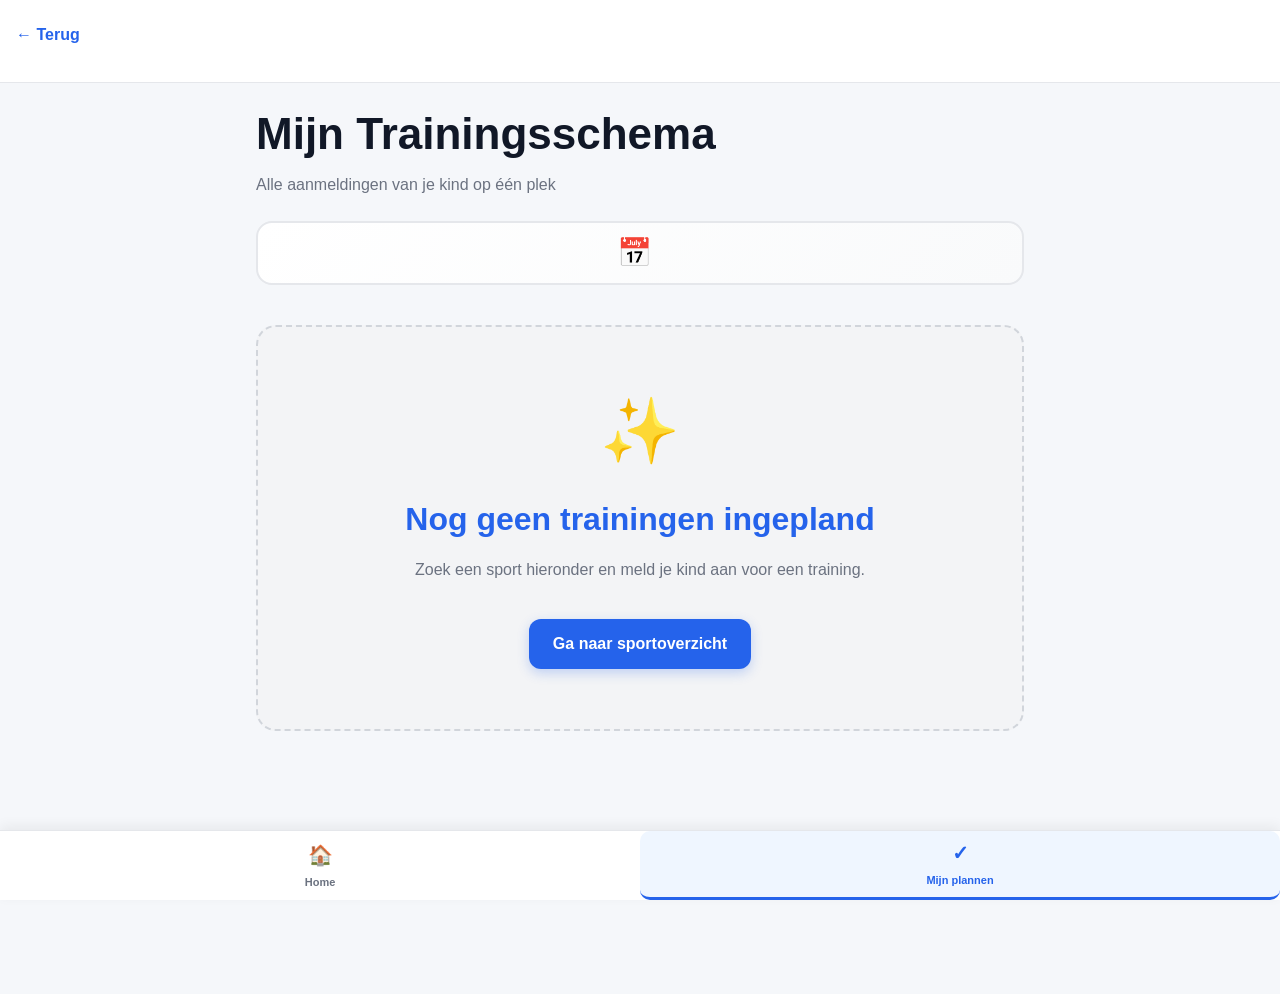
==== myplans.html @ a425918f "Update color design" ====
<!DOCTYPE html>
<html lang="nl">
<head>
  <meta charset="UTF-8" />
  <meta name="viewport" content="width=device-width, initial-scale=1" />
  <title>Mijn Plannen – Sportactiviteiten</title>
  <link rel="stylesheet" href="style.css" />
  <script defer src="myplans.js"></script>
</head>
<body>
  <header class="site-header">
    <a class="backlink" href="index.html" aria-label="Terug naar overzicht">← Terug</a>
  </header>

  <main class="plans-main">
    <div class="myplans-head">
      <h1>Mijn Trainingsschema</h1>
      <p class="myplans-subtitle">Alle aanmeldingen van je kind op één plek</p>
    </div>

    <!-- Summary block with total count -->
    <div id="summaryBlock" class="summary-block" hidden>
      <div class="summary-content">
        <span class="summary-icon">📅</span>
        <span id="summaryText" class="summary-text"></span>
      </div>
    </div>

    <!-- Plans container -->
    <div id="plansContainer"></div>

    <!-- Toast notification -->
    <div id="toast" class="toast" role="status" aria-live="polite" hidden></div>
  </main>

  <footer class="site-footer">
    <p>© 2025 FitPlanner</p>
  </footer>
  
  <!-- Bottom navigation to feel like a native app -->
  <nav class="bottom-nav" aria-label="Navigatie">
    <a href="index.html" class="bn-item">
      <span class="bn-icon">🏠</span>
      <span class="bn-label">Home</span>
    </a>
    <a href="myplans.html" class="bn-item active" aria-current="page">
      <span class="bn-icon">✓</span>
      <span class="bn-label">Mijn plannen</span>
    </a>
  </nav>
</body>
</html>
---- style.css ----
:root{
  /* Light, professional palette with strong contrast */
  --bg1:#f5f7fa; --bg2:#eef1f7; --primary:#2563eb; --accent:#f59e0b; --secondary:#7c3aed;
  --text:#111827; --text-dark:#111827; --muted:#6b7280;
  --card:#ffffff; --ring:#2563eb; --ok:#059669;
  --boys:#2563eb; --girls:#db2777; --mixed:#0891b2;
  --shadow: 0 2px 8px rgba(0,0,0,.08);
  --glow: 0 0 0 rgba(37,99,235,.1);
  
  /* Sport brand colors - distinct and vibrant */
  --sport-voetbal: #10b981;
  --sport-basketbal: #f97316;
  --sport-gymnastiek: #7c3aed;
  --sport-zwemmen: #0891b2;
  --sport-tennis: #eab308;
  --sport-volleybal: #2563eb;
  --sport-hockey: #ec4899;
  --sport-judo: #ea580c;
  --sport-atletiek: #f97316;
  --sport-dans: #d946ef;
}
*{ box-sizing:border-box }
html,body{
  margin:0; padding:0; min-height:100%; color:var(--text);
  font-family: 'Segoe UI', Roboto, 'Helvetica Neue', Arial, sans-serif;
  font-size:16px; line-height:1.4;
  background: var(--bg1);
  min-height:100vh;
}
.site-header{ padding:24px 16px; border-bottom: 1px solid #e5e7eb; background: #ffffff; }
.site-header h1{ margin:0 0 8px; font-size:clamp(28px,6vw,40px); font-weight:800; color:var(--primary); }
.site-header .sub{ margin:6px 0 10px; color:var(--muted); max-width:640px; font-size:14px; }
.site-footer{ margin-top:24px; padding:18px 16px 80px; color:var(--muted); text-align:center; font-size:12px; }

/* GRID met diepte */
.sport-grid{
  display:grid; grid-template-columns: 1fr; /* mobile-first single column */
  gap:14px; padding:12px 16px 28px; max-width:780px; margin:0 auto;
  perspective: 900px;
}

.sport-card{
  appearance:none; -webkit-appearance:none;
  border:2px solid #e5e7eb; background:#ffffff; border-radius:16px;
  padding:16px; display:flex; align-items:center; gap:12px;
  cursor:pointer; box-shadow: var(--shadow);
  transform-style: preserve-3d;
  transition: all .22s cubic-bezier(0.34, 1.56, 0.64, 1);
  min-height:68px; position:relative; overflow:hidden;
}
.sport-card::before{
  content:''; position:absolute; inset:0; background: radial-gradient(circle at center, rgba(37,99,235,.04), transparent 70%);
  opacity:0; transition: opacity .3s ease;
}
.sport-card:hover{
  box-shadow: 0 12px 24px rgba(37,99,235,.12);
  transform: translateY(-4px);
  border-color: var(--primary);
}
.sport-card:hover::before{ opacity:1; }
.sport-card:active{ transform: translateY(-2px) scale(0.98); }
.sport-card:focus{ outline:none }
.sport-card:focus-visible{
  border-color:var(--ring);
  box-shadow: 0 0 0 6px color-mix(in srgb, var(--ring) 55%, transparent);
}
.sport-card:hover{ box-shadow: 0 14px 28px rgba(15,23,42,.12) }
.sport-card.clicked{ transform: translateZ(0) scale(.97) }

.sport-visual{ font-size:32px; line-height:1; transform: translateZ(18px); width:56px; height:56px; display:flex; align-items:center; justify-content:center; border-radius:12px; background:#f3f4f6; box-shadow:0 4px 12px rgba(0,0,0,.06); border:2px solid #e5e7eb; }
.sport-card h2{ margin:0; font-size:18px; font-weight:700; transform: translateZ(12px); }

/* Sport-specific accent colors - clean and distinct */
.sport-card[data-sport="voetbal"] .sport-visual{ background:#dcfce7; border-color:var(--sport-voetbal); color:var(--sport-voetbal); }
.sport-card[data-sport="basketbal"] .sport-visual{ background:#fed7aa; border-color:var(--sport-basketbal); color:var(--sport-basketbal); }
.sport-card[data-sport="gymnastiek"] .sport-visual{ background:#e9d5ff; border-color:var(--sport-gymnastiek); color:var(--sport-gymnastiek); }
.sport-card[data-sport="zwemmen"] .sport-visual{ background:#cffafe; border-color:var(--sport-zwemmen); color:var(--sport-zwemmen); }
.sport-card[data-sport="tennis"] .sport-visual{ background:#fef08a; border-color:var(--sport-tennis); color:var(--sport-tennis); }
.sport-card[data-sport="volleybal"] .sport-visual{ background:#bfdbfe; border-color:var(--sport-volleybal); color:var(--sport-volleybal); }
.sport-card[data-sport="hockey"] .sport-visual{ background:#fbcfe8; border-color:var(--sport-hockey); color:var(--sport-hockey); }
.sport-card[data-sport="judo"] .sport-visual{ background:#fed7aa; border-color:var(--sport-judo); color:var(--sport-judo); }
.sport-card[data-sport="atletiek"] .sport-visual{ background:#fed7aa; border-color:var(--sport-atletiek); color:var(--sport-atletiek); }
.sport-card[data-sport="dans"] .sport-visual{ background:#f3e8ff; border-color:var(--sport-dans); color:var(--sport-dans); }

/* All plans helper link */
.all-link{ margin:16px 0; text-align:center }

/* Remove button in All Plans */
.remove-btn{ appearance:none; -webkit-appearance:none; background:transparent; border:1px solid rgba(15,23,42,0.06); padding:8px 10px; border-radius:10px; color:var(--primary); cursor:pointer; font-weight:700 }
.remove-btn:hover{ background:rgba(11,118,201,0.04) }

/* Bottom navigation - clean and app-like */
.bottom-nav{
  position:fixed; left:0; right:0; bottom:0; height:70px; 
  display:flex; gap:0; align-items:center; justify-content:space-around; 
  padding:0; background:#ffffff;
  border-top:1px solid #e5e7eb; 
  box-shadow:0 -4px 12px rgba(0,0,0,.06); 
  z-index:90;
}
.bn-item{
  text-decoration:none; color:var(--muted); padding:8px 12px; 
  border-radius:10px; font-weight:700; display:flex; flex-direction:column;
  align-items:center; gap:6px; font-size:12px; transition: all .22s ease;
  flex:1; text-align:center;
}
.bn-item:hover{
  color:var(--primary);
  background: #f3f4f6;
}
.bn-item.active{
  color:var(--primary); 
  background: #eff6ff;
  box-shadow: none;
  border-bottom:3px solid var(--primary);
}
.bn-icon{ font-size:20px; }
.bn-label{ font-size:11px; }

/* touch press state */
.sport-card:active, .join-btn:active, .primary:active, .remove-btn:active{ transform: translateY(1px) scale(0.997); }

/* Planner (ongewijzigd behalve tags) */
.schedule{ padding:8px 16px 32px; max-width:780px; margin:0 auto }
.empty{ background:var(--card); border:1px solid rgba(15,23,42,0.06); border-radius:14px; padding:16px; box-shadow:var(--shadow) }
.backlink{ display:inline-block; text-decoration:none; color:var(--primary); margin-bottom:8px }
.day-section{ margin:18px 0 10px }
.day-section h3{ margin:8px 0 10px; font-size:18px; color:#0f172a }
.slot-list{ display:grid; grid-template-columns: 1fr; gap:12px }
.slot{
  background:var(--card); border:1px solid rgba(15,23,42,0.06); border-radius:12px; padding:12px;
  display:flex; justify-content:space-between; align-items:center; gap:12px;
  box-shadow:var(--shadow); transition: transform .15s ease, box-shadow .15s ease;
}
.slot:hover{ transform: translateY(-1px) }
.slot-meta{ display:flex; flex-direction:column; gap:6px }
.slot-time{ font-weight:700; letter-spacing:.2px }
.slot-tags{ display:flex; flex-wrap:wrap; gap:6px }
.tag{ font-size:12px; padding:6px 10px; border-radius:999px; background:#f8fafc; color:#374151; border:1px solid rgba(15,23,42,0.04) }
.tag-boys{ background: color-mix(in srgb, var(--boys) 12%, white); border-color: color-mix(in srgb, var(--boys) 32%, #e2e8f0); color:#0b377a }
.tag-girls{ background: color-mix(in srgb, var(--girls) 12%, white); border-color: color-mix(in srgb, var(--girls) 32%, #e2e8f0); color:#7a0b3a }
.tag-mixed{ background: color-mix(in srgb, var(--mixed) 12%, white); border-color: color-mix(in srgb, var(--mixed) 32%, #e2e8f0); color:#064b5c }
.slot-actions{ display:flex; align-items:center; gap:10px }
.join-btn{
  appearance:none; -webkit-appearance:none; border:1px solid rgba(15,23,42,0.06);
  background: linear-gradient(#ffffff,#fbfeff); padding:10px 14px; border-radius:12px;
  cursor:pointer; font-weight:700; transition: transform .12s, box-shadow .12s, border-color .12s;
  box-shadow: 0 8px 18px rgba(15,23,42,.06); min-width:110px; height:44px; display:inline-flex; align-items:center; justify-content:center;
}
.join-btn:hover{ transform: translateY(-1px); border-color: var(--primary); box-shadow: 0 10px 18px rgba(15,23,42,.12) }
.join-btn:disabled{ cursor:default; border-color:#d1fae5; background: linear-gradient(#ffffff,#f0fff9); color:#047857 }
.count{ font-size:14px; color:#111827; background:#f3f6ff; border:1px solid rgba(15,23,42,0.04); padding:6px 10px; border-radius:10px }
.slot.flash{ outline:2px solid color-mix(in srgb, var(--ok) 45%, transparent); outline-offset:2px; animation:flash .4s ease }
@keyframes flash{ from{ box-shadow:0 0 0 0 rgba(16,185,129,.45) } to{ box-shadow:0 0 0 12px rgba(16,185,129,0) } }
@media (max-width:520px){ .slot{ flex-direction:column; align-items:stretch } .slot-actions{ justify-content:space-between } }

/* reduce motion – zet 3D terug naar normale hover voor toegankelijkheid */
@media (prefers-reduced-motion: reduce){
  .sport-card, .sport-card *{ transform:none !important }
}

/* Hero + CTA */
.hero{ margin-top:12px; background: linear-gradient(180deg,#ffffff,#fffcfb); padding:12px; border-radius:12px; border:1px solid rgba(15,23,42,0.04); box-shadow:0 8px 20px rgba(15,23,42,0.04) }
.hero-lead{ margin:0 0 10px; color:var(--muted) }
.hero-cta{ display:flex; gap:10px; align-items:center }
/* Primary button - clean and confident */
.primary, .btn-primary{
  background: var(--primary); 
  color:white; padding:12px 16px; border-radius:12px; border:none; 
  font-weight:700; box-shadow: 0 4px 12px rgba(37,99,235,.25); 
  cursor:pointer; transition: all .22s ease;
  display:inline-block; text-decoration:none;
}
.primary:hover, .btn-primary:hover{
  box-shadow: 0 8px 20px rgba(37,99,235,.35);
  transform: translateY(-2px);
}
.primary:active, .btn-primary:active{
  transform: translateY(0) scale(0.98);
}
.ghost{ color:var(--primary); text-decoration:none; padding:8px }
.benefits{ margin:10px 0 0; padding-left:18px; color:var(--muted); font-size:14px }

/* Toast - clean and clear */
.toast{
  position:fixed; left:50%; transform:translateX(-50%); bottom:90px; 
  background:#ffffff; 
  border:1px solid #e5e7eb; padding:14px 20px; border-radius:12px; 
  box-shadow: 0 12px 32px rgba(0,0,0,.12);
  z-index:70; min-width:240px; max-width:90vw; text-align:center; 
  font-weight:700; color:var(--text); opacity:0; pointer-events:none; 
  transition:opacity .22s ease, transform .22s cubic-bezier(0.34,1.56,0.64,1);
}
.toast.show{ opacity:1; pointer-events:auto; transform:translateX(-50%) translateY(-12px); }

@media (min-width:600px){ .sport-grid{ grid-template-columns: repeat(2,1fr) } }

/* === MYPLANS PAGE STYLES === */
.myplans-head{ 
  padding:0 0 24px 0;
  text-align:left;
}
.myplans-head h1{ 
  font-size: clamp(32px, 7vw, 44px); 
  margin:0 0 8px 0;
  color:var(--text);
  font-weight:800;
}
.myplans-subtitle{ 
  color:var(--muted); 
  font-size:16px; 
  margin:0;
  line-height:1.5;
}

.plans-main{ 
  padding:20px 16px 100px; 
  max-width:800px; 
  margin:0 auto;
}

/* Summary block - clear overview */
.summary-block{
  background:linear-gradient(135deg, #ffffff 0%, #f9fafb 100%);
  border:2px solid #e5e7eb;
  border-radius:16px;
  padding:16px 20px;
  margin-bottom:28px;
  display:flex;
  align-items:center;
  justify-content:center;
}
.summary-content{
  display:flex;
  align-items:center;
  gap:12px;
  text-align:center;
}
.summary-icon{
  font-size:28px;
  line-height:1;
}
.summary-text{
  font-size:18px;
  font-weight:700;
  color:var(--text);
}

/* Empty state with strong visual presence */
.empty-hero{
  text-align:center; 
  padding:60px 24px;
  background: #f3f4f6;
  border:2px dashed #d1d5db;
  border-radius:20px;
  animation: float 3s ease-in-out infinite;
  margin-top:40px;
}
.empty-icon{ 
  font-size:64px; 
  margin-bottom:20px; 
  animation: pulse 2s ease-in-out infinite; 
  display:block;
}
.empty-hero h2{ 
  font-size:clamp(24px, 5vw, 32px); 
  margin:8px 0 16px 0; 
  color:var(--primary);
  font-weight:800;
}
.empty-hero p{ 
  color:var(--muted); 
  margin:12px 0 28px 0; 
  font-size:16px;
  line-height:1.6;
}
.empty-hero .btn-primary{ 
  margin-top:8px;
  font-size:16px;
  padding:14px 24px;
}

@keyframes float{ 0%, 100%{ transform: translateY(0) } 50%{ transform: translateY(-8px) } }
@keyframes pulse{ 0%, 100%{ opacity:1 } 50%{ opacity:.7 } }

/* Day sections */
.day-section{ 
  margin:32px 0 0 0;
}
.day-section:first-of-type{
  margin-top:0;
}
.day-title{ 
  font-size:18px; 
  font-weight:800; 
  margin:0 0 16px 0;
  color:var(--primary);
  text-transform:uppercase; 
  letter-spacing:1.5px;
  padding-bottom:12px;
  border-bottom:3px solid var(--primary);
}

/* Plans list and cards */
.plans-list{ 
  display:grid; 
  grid-template-columns:1fr; 
  gap:14px;
}

.plan-card{
  background:#ffffff;
  border:2px solid #e5e7eb; 
  border-radius:16px; 
  padding:18px;
  display:flex; 
  justify-content:space-between; 
  align-items:flex-start; 
  gap:16px;
  box-shadow: var(--shadow);
  transition: all .22s ease;
  position:relative; 
  overflow:hidden;
}
.plan-card:hover{
  box-shadow: 0 8px 20px rgba(37,99,235,.12);
  border-color: var(--primary);
  transform: translateY(-2px);
}
.plan-card.removing{ 
  opacity:0; 
  transform: translateY(20px); 
  transition: all .3s ease; 
}

.plan-card-content{
  flex:1;
  display:flex;
  flex-direction:column;
  gap:12px;
}

/* Top row: Sport icon + name (bold, prominent) */
.plan-card-top{
  display:flex;
  align-items:center;
  gap:12px;
  margin-bottom:4px;
}
.plan-sport-badge{
  width:56px; 
  height:56px; 
  display:flex; 
  align-items:center; 
  justify-content:center;
  border-radius:14px; 
  border:2px solid;
  flex-shrink:0;
  transition: all .22s ease;
}
.plan-card:hover .plan-sport-badge{
  transform: scale(1.08);
}
.plan-emoji{ 
  font-size:28px; 
  line-height:1;
}
.plan-sport-name{
  font-weight:800;
  font-size:18px;
  color:var(--text);
  line-height:1.2;
}

/* Second row: Time (largest text, most prominent info) */
.plan-time-row{
  display:flex;
  align-items:center;
  gap:10px;
  padding:8px 0;
}
.plan-time-label{
  font-size:16px;
}
.plan-time-value{
  font-weight:800;
  font-size:20px;
  color:var(--primary);
  line-height:1;
}

/* Third row: Gender tag and participant count (secondary info) */
.plan-details-row{
  display:flex;
  flex-wrap:wrap;
  align-items:center;
  gap:8px;
  font-size:14px;
  color:var(--muted);
}
.plan-gender-tag{
  display:inline-block;
  font-size:13px;
  font-weight:600;
  color:var(--text);
  background:#f3f4f6;
  border:1px solid #d1d5db;
  padding:4px 10px;
  border-radius:6px;
  white-space:nowrap;
}
.plan-count{
  margin-left:auto;
  font-size:14px; 
  font-weight:700;
  background: #f3f4f6;
  border:1px solid #e5e7eb;
  color:var(--text);
  padding:6px 10px; 
  border-radius:8px;
  white-space:nowrap;
}

/* Right side: Large, obvious cancel button */
.plan-remove-btn{
  appearance:none; 
  -webkit-appearance:none;
  background: #fee2e2;
  border:2px solid #fecaca;
  padding:12px 16px; 
  border-radius:12px; 
  font-size:14px;
  color:#dc2626; 
  cursor:pointer; 
  font-weight:700;
  transition: all .22s ease;
  min-width:110px;
  height:48px;
  display:flex; 
  align-items:center; 
  justify-content:center;
  flex-shrink:0;
  white-space:nowrap;
  line-height:1;
}
.plan-remove-btn:hover{
  background: #fca5a5;
  border-color: #f87171;
  box-shadow: 0 4px 12px rgba(220, 38, 38, .2);
  transform: translateY(-1px);
}
.plan-remove-btn:active{
  transform: translateY(0);
}
.plan-remove-btn .btn-text{
  display:block;
}

/* Hero section */
.hero{ margin-top:14px; background:#ffffff; padding:16px; border-radius:14px; border:1px solid #e5e7eb; box-shadow:var(--shadow) }
.hero-lead{ margin:0 0 12px; color:var(--muted); font-size:14px; }
.hero-cta{ display:flex; gap:10px; align-items:center; flex-wrap:wrap; }
.ghost{ color:var(--primary); text-decoration:none; padding:8px 12px; border-radius:10px; font-weight:700; transition: all .22s ease; }
.ghost:hover{ background:#f3f4f6; }
.benefits{ margin:12px 0 0; padding-left:18px; color:var(--muted); font-size:13px; line-height:1.6; }
.benefits li{ margin-bottom:6px; }

/* Planner page head */
.planner-head{ padding-bottom:8px; }
.planner-head h1{ font-size:clamp(28px,6vw,36px); margin-bottom:8px; }
.planner-head .hint{ color:var(--muted); font-size:14px; }

/* Join button */
.join-btn{
  appearance:none; -webkit-appearance:none; 
  border:1px solid #e5e7eb;
  background:#ffffff; 
  padding:11px 14px; border-radius:12px;
  cursor:pointer; font-weight:700; 
  transition: all .22s cubic-bezier(0.34,1.56,0.64,1);
  box-shadow: var(--shadow); 
  min-width:110px; height:44px; display:inline-flex; align-items:center; justify-content:center;
  color:var(--primary);
}
.join-btn:hover{
  background:#ffffff;
  box-shadow: 0 8px 16px rgba(37,99,235,.15);
  transform: translateY(-2px);
  border-color:var(--primary);
}
.join-btn:active{
  transform: translateY(0) scale(0.98);
}
.join-btn:disabled{
  cursor:default; 
  background:#ecfdf5; 
  border-color: #bbf7d0;
  color:#059669;
  box-shadow: 0 2px 8px rgba(5, 150, 105, .08);
}

.remove-btn{
  appearance:none; -webkit-appearance:none; background:transparent; 
  border:1px solid #fecaca; padding:8px 10px; border-radius:10px; 
  color:#dc2626; cursor:pointer; font-weight:700;
  transition: all .22s ease;
}
.remove-btn:hover{ background:#fee2e2; border-color:#f87171; }

/* Schedule and slots */
.schedule{ padding:12px 16px 100px; max-width:800px; margin:0 auto; }
.empty{ background:#ffffff; border:1px solid #e5e7eb; border-radius:14px; padding:20px; box-shadow:var(--shadow) }
.backlink{ display:inline-block; text-decoration:none; color:var(--primary); margin-bottom:12px; font-weight:700; transition: all .22s ease; }
.backlink:hover{ transform: translateX(-2px); }
.day-section{ margin:20px 0 12px; }
.day-section h3{ margin:8px 0 12px; font-size:20px; color:var(--primary); font-weight:800; }
.slot-list{ display:grid; grid-template-columns:1fr; gap:12px; }
.slot{ background:#ffffff; border:1px solid #e5e7eb; border-radius:14px; padding:14px; display:flex; justify-content:space-between; align-items:center; gap:12px; box-shadow:var(--shadow); transition:all .22s ease; }
.slot:hover{ transform:translateY(-2px); box-shadow:0 8px 16px rgba(37,99,235,.12); }
.slot-meta{ display:flex; flex-direction:column; gap:6px; }
.slot-time{ font-weight:800; letter-spacing:.3px; color:var(--primary); }
.slot-tags{ display:flex; flex-wrap:wrap; gap:6px; }
.tag{ font-size:12px; padding:6px 10px; border-radius:999px; background:#f3f4f6; color:var(--muted); border:1px solid #e5e7eb; }
.tag-boys{ background:#dbeafe; border-color:#93c5fd; color:#1e40af; }
.tag-girls{ background:#fce7f3; border-color:#fbcfe8; color:#831843; }
.tag-mixed{ background:#cffafe; border-color:#a5f3fc; color:#164e63; }
.slot-actions{ display:flex; align-items:center; gap:10px; }
.count{ font-size:14px; color:var(--text); background:#f3f4f6; border:1px solid #e5e7eb; padding:6px 10px; border-radius:10px; font-weight:700; }
.slot.flash{ animation:flash .5s ease; box-shadow:0 0 0 0 rgba(5, 150, 105, .45); }
@keyframes flash{ 0%{ box-shadow:0 0 0 0 rgba(5, 150, 105, .45); } 100%{ box-shadow:0 0 0 12px rgba(5, 150, 105, 0); } }

.all-link{ margin:20px 0; text-align:center; }

/* Accessibility */
@media (prefers-reduced-motion:reduce){
  .sport-card, .sport-card *, .plan-card, .plan-card *, .bottom-nav .bn-item,
  .primary, .btn-primary, .join-btn, .plan-remove-btn{
    transform:none !important; animation:none !important;
  }
}

@media (max-width:520px){
  .slot{ flex-direction:column; align-items:stretch; }
  .slot-actions{ justify-content:space-between; }
  
  .plan-card{ 
    flex-direction:column;
    align-items:stretch;
    gap:14px;
  }
  .plan-card-content{
    width:100%;
  }
  .plan-details-row{
    justify-content:space-between;
    align-items:center;
  }
  .plan-count{
    margin-left:0;
  }
  .plan-remove-btn{
    width:100%;
    min-width:auto;
  }
}
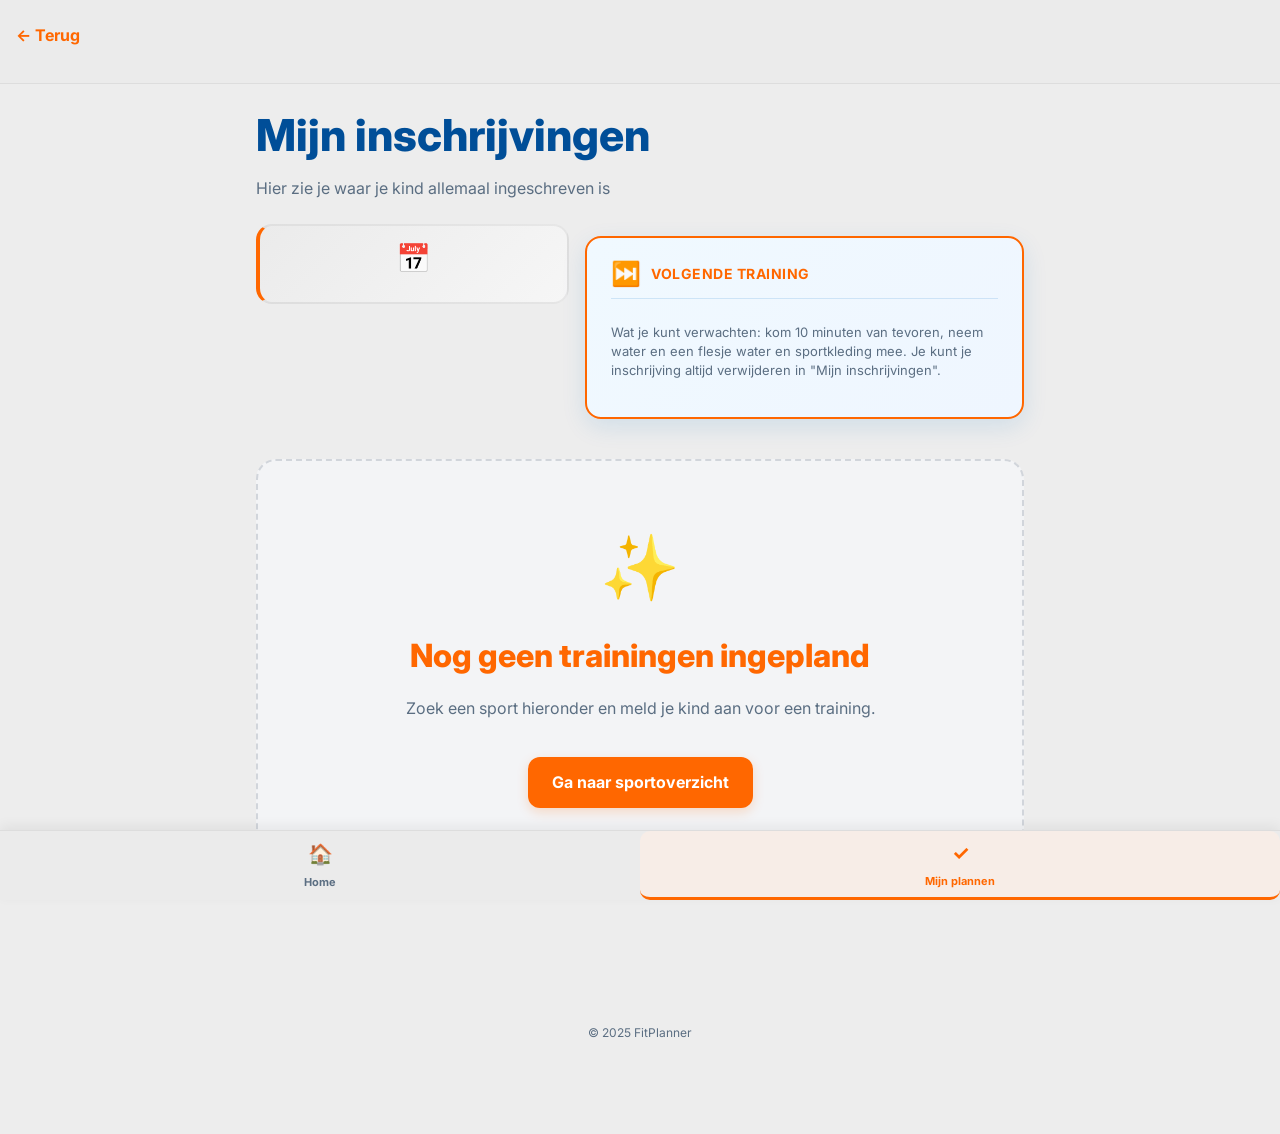
==== commit f3beea49: "chore: finalize mobile version" ====
--- a/myplans.html
+++ b/myplans.html
@@ -3,7 +3,7 @@
 <head>
   <meta charset="UTF-8" />
   <meta name="viewport" content="width=device-width, initial-scale=1" />
-  <title>Mijn Plannen – Sportactiviteiten</title>
+  <title>Mijn inschrijvingen – FitPlanner</title>
   <link rel="stylesheet" href="style.css" />
   <script defer src="myplans.js"></script>
 </head>
@@ -14,15 +14,52 @@
 
   <main class="plans-main">
     <div class="myplans-head">
-      <h1>Mijn Trainingsschema</h1>
-      <p class="myplans-subtitle">Alle aanmeldingen van je kind op één plek</p>
+      <h1>Mijn inschrijvingen</h1>
+      <p class="myplans-subtitle">Hier zie je waar je kind allemaal ingeschreven is</p>
     </div>
 
-    <!-- Summary block with total count -->
-    <div id="summaryBlock" class="summary-block" hidden>
-      <div class="summary-content">
+    <!-- Filter controls - tap-based, no typing -->
+    <div id="filterSection" class="filter-section">
+      <!-- Sport filter chips -->
+      <div class="filter-group">
+        <label class="filter-label">Sport</label>
+        <div id="sportChipsContainer" class="chips-container" role="group" aria-label="Filter op sport">
+          <!-- Chips will be generated by JS -->
+        </div>
+      </div>
+
+      <!-- Date filter chips -->
+      <div class="filter-group">
+        <label class="filter-label">Datum</label>
+        <div id="dateChipsContainer" class="chips-container" role="group" aria-label="Filter op datum">
+          <!-- Chips will be generated by JS -->
+        </div>
+      </div>
+
+      <!-- Active filters display -->
+      <div id="activeFilters" class="active-filters" hidden>
+        <span class="active-label">Gefilterd op:</span>
+        <span id="activeFiltersList" class="filters-list"></span>
+      </div>
+
+      <!-- Reset button -->
+      <button id="resetFiltersBtn" class="filter-reset-btn" hidden>Filters wissen</button>
+    </div>
+
+    <!-- Dashboard block: summary + next training -->
+    <div id="dashboardBlock" class="dashboard-block">
+      <div class="dashboard-summary">
         <span class="summary-icon">📅</span>
         <span id="summaryText" class="summary-text"></span>
+      </div>
+      
+      <div id="nextTrainingCard" class="next-training-card">
+        <div class="next-training-header">
+          <span class="next-icon">⏭️</span>
+          <span class="next-label">Volgende training</span>
+        </div>
+        <div id="nextTrainingContent" class="next-training-content"></div>
+        <p class="next-training-helper">Wat je kunt verwachten: kom 10 minuten van tevoren, neem water en een flesje water en sportkleding mee. Je kunt je inschrijving altijd verwijderen in "Mijn inschrijvingen".</p>
       </div>
     </div>
 
--- a/style.css
+++ b/style.css
@@ -1,34 +1,45 @@
+@import url('https://fonts.googleapis.com/css2?family=Inter:wght@300;400;600;700;800&display=swap');
 :root{
-  /* Light, professional palette with strong contrast */
-  --bg1:#f5f7fa; --bg2:#eef1f7; --primary:#2563eb; --accent:#f59e0b; --secondary:#7c3aed;
-  --text:#111827; --text-dark:#111827; --muted:#6b7280;
-  --card:#ffffff; --ring:#2563eb; --ok:#059669;
-  --boys:#2563eb; --girls:#db2777; --mixed:#0891b2;
-  --shadow: 0 2px 8px rgba(0,0,0,.08);
-  --glow: 0 0 0 rgba(37,99,235,.1);
-  
-  /* Sport brand colors - distinct and vibrant */
-  --sport-voetbal: #10b981;
-  --sport-basketbal: #f97316;
-  --sport-gymnastiek: #7c3aed;
-  --sport-zwemmen: #0891b2;
-  --sport-tennis: #eab308;
-  --sport-volleybal: #2563eb;
-  --sport-hockey: #ec4899;
-  --sport-judo: #ea580c;
-  --sport-atletiek: #f97316;
-  --sport-dans: #d946ef;
+  /* FitPlanner visual system (limited palette) */
+  --primary: #FF6700; /* CTA */
+  --text: #004E98; /* Dark base for headings & main text */
+  --text-dark: #003a6e;
+  --secondary: #3A6EA5; /* links, icons */
+  --muted: #5b6e82; /* subdued copy */
+  --card: #EBEBEB; /* surface / cards */
+  --bg1: #EDEDED; /* page background (lighter than #C0C0C0) */
+  --bg2: #F6F6F6;
+  --ring: var(--primary);
+  --ok: var(--primary);
+  --shadow: 0 2px 8px rgba(0,0,0,.06);
+  --glow: 0 0 0 rgba(255,103,0,.08);
+
+  /* Sport color slots simplified to fit the single palette (keep semantics but reduce noise) */
+  --sport-voetbal: var(--secondary);
+  --sport-basketbal: var(--secondary);
+  --sport-gymnastiek: var(--secondary);
+  --sport-zwemmen: var(--secondary);
+  --sport-tennis: var(--secondary);
+  --sport-volleybal: var(--secondary);
+  --sport-hockey: var(--secondary);
+  --sport-judo: var(--secondary);
+  --sport-atletiek: var(--secondary);
+  --sport-dans: var(--secondary);
+  /* Tag helpers mapped to the limited palette */
+  --boys: var(--secondary);
+  --girls: var(--secondary);
+  --mixed: var(--secondary);
 }
 *{ box-sizing:border-box }
 html,body{
   margin:0; padding:0; min-height:100%; color:var(--text);
-  font-family: 'Segoe UI', Roboto, 'Helvetica Neue', Arial, sans-serif;
-  font-size:16px; line-height:1.4;
+  font-family: 'Inter', system-ui, -apple-system, 'Segoe UI', Roboto, 'Helvetica Neue', Arial, sans-serif;
+  font-size:16px; line-height:1.45;
   background: var(--bg1);
   min-height:100vh;
 }
-.site-header{ padding:24px 16px; border-bottom: 1px solid #e5e7eb; background: #ffffff; }
-.site-header h1{ margin:0 0 8px; font-size:clamp(28px,6vw,40px); font-weight:800; color:var(--primary); }
+.site-header{ padding:24px 16px; border-bottom: 1px solid rgba(0,0,0,0.06); background: var(--card); position: relative; z-index: 10; }
+.site-header h1{ margin:0 0 8px; font-size:clamp(28px,6vw,40px); font-weight:800; color:var(--text); }
 .site-header .sub{ margin:6px 0 10px; color:var(--muted); max-width:640px; font-size:14px; }
 .site-footer{ margin-top:24px; padding:18px 16px 80px; color:var(--muted); text-align:center; font-size:12px; }
 
@@ -41,19 +52,21 @@
 
 .sport-card{
   appearance:none; -webkit-appearance:none;
-  border:2px solid #e5e7eb; background:#ffffff; border-radius:16px;
+  border:2px solid rgba(0,0,0,0.06); background:var(--card); border-radius:16px;
   padding:16px; display:flex; align-items:center; gap:12px;
   cursor:pointer; box-shadow: var(--shadow);
   transform-style: preserve-3d;
   transition: all .22s cubic-bezier(0.34, 1.56, 0.64, 1);
-  min-height:68px; position:relative; overflow:hidden;
-}
+  min-height:68px; position:relative; overflow:hidden; pointer-events: auto; z-index: 1;
+}
+.sport-grid{ position:relative; }
+.sport-card{ pointer-events:auto !important; touch-action:manipulation; -webkit-tap-highlight-color: rgba(0,0,0,0.06); }
 .sport-card::before{
-  content:''; position:absolute; inset:0; background: radial-gradient(circle at center, rgba(37,99,235,.04), transparent 70%);
-  opacity:0; transition: opacity .3s ease;
+  content:''; position:absolute; inset:0; background: radial-gradient(circle at center, rgba(58,110,165,.04), transparent 70%);
+  opacity:0; transition: opacity .3s ease; pointer-events: none; z-index: -1;
 }
 .sport-card:hover{
-  box-shadow: 0 12px 24px rgba(37,99,235,.12);
+  box-shadow: 0 12px 24px rgba(0,78,152,.10);
   transform: translateY(-4px);
   border-color: var(--primary);
 }
@@ -64,37 +77,70 @@
   border-color:var(--ring);
   box-shadow: 0 0 0 6px color-mix(in srgb, var(--ring) 55%, transparent);
 }
+.sport-card.selected{
+  border-color: var(--primary);
+  box-shadow: 0 14px 28px rgba(0,78,152,.10);
+  transform: translateY(-4px) scale(1.02);
+}
+.sport-card[aria-pressed="true"]{ border-color:var(--primary); }
 .sport-card:hover{ box-shadow: 0 14px 28px rgba(15,23,42,.12) }
 .sport-card.clicked{ transform: translateZ(0) scale(.97) }
 
-.sport-visual{ font-size:32px; line-height:1; transform: translateZ(18px); width:56px; height:56px; display:flex; align-items:center; justify-content:center; border-radius:12px; background:#f3f4f6; box-shadow:0 4px 12px rgba(0,0,0,.06); border:2px solid #e5e7eb; }
-.sport-card h2{ margin:0; font-size:18px; font-weight:700; transform: translateZ(12px); }
+.sport-visual{ font-size:32px; line-height:1; transform: translateZ(18px); width:56px; height:56px; display:flex; align-items:center; justify-content:center; border-radius:12px; background:var(--bg2); box-shadow:0 4px 12px rgba(0,0,0,.06); border:2px solid rgba(0,0,0,0.06); color:var(--secondary); }
+.sport-card h2{ margin:0; font-size:18px; font-weight:800; transform: translateZ(12px); color:var(--text); }
 
 /* Sport-specific accent colors - clean and distinct */
-.sport-card[data-sport="voetbal"] .sport-visual{ background:#dcfce7; border-color:var(--sport-voetbal); color:var(--sport-voetbal); }
-.sport-card[data-sport="basketbal"] .sport-visual{ background:#fed7aa; border-color:var(--sport-basketbal); color:var(--sport-basketbal); }
-.sport-card[data-sport="gymnastiek"] .sport-visual{ background:#e9d5ff; border-color:var(--sport-gymnastiek); color:var(--sport-gymnastiek); }
-.sport-card[data-sport="zwemmen"] .sport-visual{ background:#cffafe; border-color:var(--sport-zwemmen); color:var(--sport-zwemmen); }
-.sport-card[data-sport="tennis"] .sport-visual{ background:#fef08a; border-color:var(--sport-tennis); color:var(--sport-tennis); }
-.sport-card[data-sport="volleybal"] .sport-visual{ background:#bfdbfe; border-color:var(--sport-volleybal); color:var(--sport-volleybal); }
-.sport-card[data-sport="hockey"] .sport-visual{ background:#fbcfe8; border-color:var(--sport-hockey); color:var(--sport-hockey); }
-.sport-card[data-sport="judo"] .sport-visual{ background:#fed7aa; border-color:var(--sport-judo); color:var(--sport-judo); }
-.sport-card[data-sport="atletiek"] .sport-visual{ background:#fed7aa; border-color:var(--sport-atletiek); color:var(--sport-atletiek); }
-.sport-card[data-sport="dans"] .sport-visual{ background:#f3e8ff; border-color:var(--sport-dans); color:var(--sport-dans); }
+.sport-card[data-sport="voetbal"] .sport-visual{ background: color-mix(in srgb, var(--sport-voetbal) 10%, white); border-color:var(--sport-voetbal); color:var(--sport-voetbal); }
+.sport-card[data-sport="basketbal"] .sport-visual{ background: color-mix(in srgb, var(--sport-basketbal) 10%, white); border-color:var(--sport-basketbal); color:var(--sport-basketbal); }
+.sport-card[data-sport="gymnastiek"] .sport-visual{ background: color-mix(in srgb, var(--sport-gymnastiek) 10%, white); border-color:var(--sport-gymnastiek); color:var(--sport-gymnastiek); }
+.sport-card[data-sport="zwemmen"] .sport-visual{ background: color-mix(in srgb, var(--sport-zwemmen) 10%, white); border-color:var(--sport-zwemmen); color:var(--sport-zwemmen); }
+.sport-card[data-sport="tennis"] .sport-visual{ background: color-mix(in srgb, var(--sport-tennis) 10%, white); border-color:var(--sport-tennis); color:var(--sport-tennis); }
+.sport-card[data-sport="volleybal"] .sport-visual{ background: color-mix(in srgb, var(--sport-volleybal) 10%, white); border-color:var(--sport-volleybal); color:var(--sport-volleybal); }
+.sport-card[data-sport="hockey"] .sport-visual{ background: color-mix(in srgb, var(--sport-hockey) 10%, white); border-color:var(--sport-hockey); color:var(--sport-hockey); }
+.sport-card[data-sport="judo"] .sport-visual{ background: color-mix(in srgb, var(--sport-judo) 10%, white); border-color:var(--sport-judo); color:var(--sport-judo); }
+.sport-card[data-sport="atletiek"] .sport-visual{ background: color-mix(in srgb, var(--sport-atletiek) 10%, white); border-color:var(--sport-atletiek); color:var(--sport-atletiek); }
+.sport-card[data-sport="dans"] .sport-visual{ background: color-mix(in srgb, var(--sport-dans) 10%, white); border-color:var(--sport-dans); color:var(--sport-dans); }
 
 /* All plans helper link */
 .all-link{ margin:16px 0; text-align:center }
 
 /* Remove button in All Plans */
 .remove-btn{ appearance:none; -webkit-appearance:none; background:transparent; border:1px solid rgba(15,23,42,0.06); padding:8px 10px; border-radius:10px; color:var(--primary); cursor:pointer; font-weight:700 }
-.remove-btn:hover{ background:rgba(11,118,201,0.04) }
+.remove-btn:hover{ background: color-mix(in srgb, var(--secondary) 6%, var(--bg2)); }
+
+/* Sticky action bar - always visible above bottom navigation */
+.sticky-action-bar{
+  position:fixed; left:0; right:0; bottom:70px; height:auto; 
+  background:var(--card); border-top:1px solid rgba(0,0,0,0.06); z-index:85;
+  padding:10px 16px; box-shadow: 0 -2px 8px rgba(0,0,0,.04);
+}
+.action-content{
+  max-width:800px; margin:0 auto; display:flex; gap:12px; align-items:center; justify-content:space-between;
+}
+.action-info{
+  flex:1; color:var(--muted); font-size:14px;
+}
+.action-info strong{ color:var(--text); font-weight:700; }
+.action-buttons{
+  display:flex; gap:8px; align-items:center;
+}
+.action-buttons .primary{
+  padding:10px 16px; font-size:14px;
+}
+.action-buttons .ghost{
+  padding:8px 10px; font-size:13px;
+}
+
+/* Add bottom padding to body to accommodate sticky bar and bottom nav */
+body{ padding-bottom:0; }
+main{ padding-bottom:70px; }
 
 /* Bottom navigation - clean and app-like */
 .bottom-nav{
   position:fixed; left:0; right:0; bottom:0; height:70px; 
   display:flex; gap:0; align-items:center; justify-content:space-around; 
-  padding:0; background:#ffffff;
-  border-top:1px solid #e5e7eb; 
+  padding:0; background:var(--card);
+  border-top:1px solid rgba(0,0,0,0.06);
   box-shadow:0 -4px 12px rgba(0,0,0,.06); 
   z-index:90;
 }
@@ -106,11 +152,11 @@
 }
 .bn-item:hover{
   color:var(--primary);
-  background: #f3f4f6;
+  background: var(--bg2);
 }
 .bn-item.active{
   color:var(--primary); 
-  background: #eff6ff;
+  background: color-mix(in srgb, var(--primary) 6%, var(--bg2));
   box-shadow: none;
   border-bottom:3px solid var(--primary);
 }
@@ -128,27 +174,35 @@
 .day-section h3{ margin:8px 0 10px; font-size:18px; color:#0f172a }
 .slot-list{ display:grid; grid-template-columns: 1fr; gap:12px }
 .slot{
-  background:var(--card); border:1px solid rgba(15,23,42,0.06); border-radius:12px; padding:12px;
+  background:var(--card); border:1px solid rgba(15,23,42,0.06); border-left: 3px solid var(--primary); border-radius:12px; padding:12px;
   display:flex; justify-content:space-between; align-items:center; gap:12px;
   box-shadow:var(--shadow); transition: transform .15s ease, box-shadow .15s ease;
 }
 .slot:hover{ transform: translateY(-1px) }
 .slot-meta{ display:flex; flex-direction:column; gap:6px }
+.next-training-card{ border-left:6px solid var(--primary); padding:16px 14px; margin-top:12px; background: linear-gradient(180deg, rgba(255,255,255,0.02), transparent); box-shadow: 0 12px 28px rgba(0,78,152,0.08); border-radius:12px; }
+.next-training-card .next-sport-row{ display:flex; align-items:center; gap:12px; margin-bottom:8px }
+.next-training-card .next-sport-emoji{ font-size:36px; line-height:1 }
+.next-training-card .next-sport-name{ font-size:20px; font-weight:800; color:var(--text-dark) }
+.next-training-card .next-detail-label{ color:var(--muted); margin-right:8px }
+.next-training-card .next-detail-value{ font-size:15px; color:var(--text) }
+.next-training-helper{ margin-top:10px; color:var(--muted); font-size:13px }
 .slot-time{ font-weight:700; letter-spacing:.2px }
 .slot-tags{ display:flex; flex-wrap:wrap; gap:6px }
-.tag{ font-size:12px; padding:6px 10px; border-radius:999px; background:#f8fafc; color:#374151; border:1px solid rgba(15,23,42,0.04) }
+.tag{ font-size:12px; padding:6px 10px; border-radius:999px; background:var(--bg2); color:var(--muted); border:1px solid rgba(0,0,0,0.04) }
 .tag-boys{ background: color-mix(in srgb, var(--boys) 12%, white); border-color: color-mix(in srgb, var(--boys) 32%, #e2e8f0); color:#0b377a }
 .tag-girls{ background: color-mix(in srgb, var(--girls) 12%, white); border-color: color-mix(in srgb, var(--girls) 32%, #e2e8f0); color:#7a0b3a }
 .tag-mixed{ background: color-mix(in srgb, var(--mixed) 12%, white); border-color: color-mix(in srgb, var(--mixed) 32%, #e2e8f0); color:#064b5c }
 .slot-actions{ display:flex; align-items:center; gap:10px }
 .join-btn{
-  appearance:none; -webkit-appearance:none; border:1px solid rgba(15,23,42,0.06);
-  background: linear-gradient(#ffffff,#fbfeff); padding:10px 14px; border-radius:12px;
+  appearance:none; -webkit-appearance:none; border:1px solid rgba(0,0,0,0.06);
+  background: linear-gradient(var(--card), var(--bg2)); padding:10px 14px; border-radius:12px;
   cursor:pointer; font-weight:700; transition: transform .12s, box-shadow .12s, border-color .12s;
-  box-shadow: 0 8px 18px rgba(15,23,42,.06); min-width:110px; height:44px; display:inline-flex; align-items:center; justify-content:center;
-}
-.join-btn:hover{ transform: translateY(-1px); border-color: var(--primary); box-shadow: 0 10px 18px rgba(15,23,42,.12) }
-.join-btn:disabled{ cursor:default; border-color:#d1fae5; background: linear-gradient(#ffffff,#f0fff9); color:#047857 }
+  box-shadow: 0 8px 18px rgba(0,0,0,.06); min-width:110px; height:44px; display:inline-flex; align-items:center; justify-content:center;
+}
+.join-btn:hover{ transform: translateY(-1px); border-color: var(--primary); box-shadow: 0 10px 18px rgba(0,0,0,.12) }
+.join-btn:focus-visible{ outline: 2px solid var(--primary); outline-offset: 2px; }
+.join-btn:disabled{ cursor:default; border-color:#d1fae5; background: linear-gradient(var(--bg2), var(--card)); color:#047857 }
 .count{ font-size:14px; color:#111827; background:#f3f6ff; border:1px solid rgba(15,23,42,0.04); padding:6px 10px; border-radius:10px }
 .slot.flash{ outline:2px solid color-mix(in srgb, var(--ok) 45%, transparent); outline-offset:2px; animation:flash .4s ease }
 @keyframes flash{ from{ box-shadow:0 0 0 0 rgba(16,185,129,.45) } to{ box-shadow:0 0 0 12px rgba(16,185,129,0) } }
@@ -159,34 +213,66 @@
   .sport-card, .sport-card *{ transform:none !important }
 }
 
-/* Hero + CTA */
-.hero{ margin-top:12px; background: linear-gradient(180deg,#ffffff,#fffcfb); padding:12px; border-radius:12px; border:1px solid rgba(15,23,42,0.04); box-shadow:0 8px 20px rgba(15,23,42,0.04) }
+/* Planner small helpers and emphasis */
+.filters-hint{ margin-top:6px; font-size:13px; color:var(--muted) }
+.slot-time{ font-weight:800; letter-spacing:.2px; font-size:18px; color:var(--text-dark) }
+.slot-help{ font-size:12px; color:var(--muted); margin-top:8px }
+.planner-actions{ display:flex; gap:8px; margin-top:10px }
+.planner-actions .small{ padding:6px 8px; font-size:13px; border-radius:10px }
+.ghost.small{ background:transparent; border:1px solid rgba(0,0,0,0.06); color:var(--secondary); }
+.join-btn.primary{ background: var(--primary); color: #fff; border-color: transparent; box-shadow: 0 8px 18px rgba(255,103,0,0.18) }
+
+/* Debug mode: Press D to toggle and highlight potential overlay elements */
+body.debug-click [style*="position: fixed"],
+body.debug-click [style*="position: absolute"] {
+  outline: 3px solid red !important;
+}
+
+.hero{ margin-top:12px; background: linear-gradient(180deg,var(--card),var(--bg2)); padding:12px; border-radius:12px; border:1px solid rgba(0,0,0,0.06); border-left: 4px solid var(--primary); box-shadow:0 8px 20px rgba(0,0,0,0.04) }
 .hero-lead{ margin:0 0 10px; color:var(--muted) }
 .hero-cta{ display:flex; gap:10px; align-items:center }
 /* Primary button - clean and confident */
 .primary, .btn-primary{
   background: var(--primary); 
   color:white; padding:12px 16px; border-radius:12px; border:none; 
-  font-weight:700; box-shadow: 0 4px 12px rgba(37,99,235,.25); 
+  font-weight:700; box-shadow: 0 4px 12px rgba(255,103,0,.20); 
   cursor:pointer; transition: all .22s ease;
-  display:inline-block; text-decoration:none;
+  display:inline-block !important; text-decoration:none; pointer-events: auto !important; z-index: 20 !important;
+  visibility: visible !important; opacity: 1 !important;
 }
 .primary:hover, .btn-primary:hover{
-  box-shadow: 0 8px 20px rgba(37,99,235,.35);
+  box-shadow: 0 8px 20px rgba(255,103,0,.28);
   transform: translateY(-2px);
+}
+.primary:focus-visible, .btn-primary:focus-visible{
+  outline: 2px solid var(--primary);
+  outline-offset: 2px;
 }
 .primary:active, .btn-primary:active{
   transform: translateY(0) scale(0.98);
 }
-.ghost{ color:var(--primary); text-decoration:none; padding:8px }
+.primary:disabled, .btn-primary:disabled{
+  background: #d1d5db;
+  box-shadow: none;
+  cursor: not-allowed;
+  transform: none;
+  color: #9ca3af;
+}
+.primary:disabled:hover, .btn-primary:disabled:hover{
+  transform: none;
+  box-shadow: 0 4px 12px rgba(255,103,0,.20);
+}
+.ghost{ color:var(--secondary); text-decoration:none; padding:8px; pointer-events: auto !important; z-index: 20 !important; }
+.reset-btn{ padding:10px 12px; border-radius:10px; font-weight:700; border:2px solid rgba(15,23,42,0.06); background:transparent; cursor:pointer; pointer-events: auto !important; z-index: 20 !important; }
+.reset-btn:hover{ background: rgba(15,23,42,0.02); }
 .benefits{ margin:10px 0 0; padding-left:18px; color:var(--muted); font-size:14px }
 
 /* Toast - clean and clear */
 .toast{
   position:fixed; left:50%; transform:translateX(-50%); bottom:90px; 
-  background:#ffffff; 
-  border:1px solid #e5e7eb; padding:14px 20px; border-radius:12px; 
-  box-shadow: 0 12px 32px rgba(0,0,0,.12);
+  background:var(--card); 
+  border:1px solid rgba(0,0,0,0.06); padding:14px 20px; border-radius:12px; 
+  box-shadow: 0 12px 32px rgba(0,0,0,.08);
   z-index:70; min-width:240px; max-width:90vw; text-align:center; 
   font-weight:700; color:var(--text); opacity:0; pointer-events:none; 
   transition:opacity .22s ease, transform .22s cubic-bezier(0.34,1.56,0.64,1);
@@ -219,10 +305,222 @@
   margin:0 auto;
 }
 
+/* Sport selector - switch sports without going back */
+.sport-selector{
+  background:var(--bg2); border:2px solid var(--secondary);
+  border-radius:12px; padding:14px 16px;
+  margin-bottom:20px; display:flex; gap:12px; align-items:center;
+}
+.sport-selector-label{
+  font-weight:700; color:var(--text); min-width:fit-content;
+}
+.sport-dropdown{
+  flex:1; padding:8px 12px; border:1px solid var(--secondary);
+  border-radius:8px; background:var(--card); color:var(--text);
+  font-size:14px; font-weight:600; cursor:pointer;
+}
+.sport-dropdown:focus{ outline:none; border-color:var(--primary); box-shadow: 0 0 0 3px color-mix(in srgb, var(--primary) 20%, transparent); }
+
+/* Filter section - clean and accessible */
+.filter-section{
+  background:var(--bg2);
+  border:2px solid rgba(0,0,0,0.06);
+  border-radius:14px;
+  padding:20px 16px;
+  margin-bottom:28px;
+}
+
+.filter-group{
+  margin-bottom:16px;
+}
+
+.filter-group:last-child{
+  margin-bottom:0;
+}
+
+.filter-label{
+  display:block;
+  font-size:14px;
+  font-weight:700;
+  color:var(--text);
+  margin-bottom:8px;
+  letter-spacing:0.3px;
+}
+
+/* Improved planner filters */
+.filters-header{
+  display:flex; justify-content:space-between; align-items:center;
+  margin-bottom:16px; padding-bottom:12px; border-bottom:2px solid #e5e7eb;
+}
+
+.filters-title{
+  margin:0; font-size:16px; font-weight:700; color:var(--text);
+}
+
+.result-count{
+  font-size:13px; font-weight:600; color:var(--primary);
+  background:#eff6ff; padding:6px 12px; border-radius:20px;
+}
+
+.filters-grid{
+  display:grid; grid-template-columns:1fr 1fr 1fr; gap:12px;
+}
+
+@media(max-width:640px){
+  .filters-grid{ grid-template-columns:1fr 1fr; }
+}
+
+/* Chips container for tap-based filters */
+.chips-container{
+  display:flex; flex-wrap:wrap; gap:8px;
+}
+
+.filter-chip{
+  appearance:none; -webkit-appearance:none; border:none; cursor:pointer;
+  padding:10px 16px; border-radius:20px; font-weight:600;
+  background:#f3f4f6; color:var(--text); font-size:14px;
+  border:2px solid transparent; transition:all .22s ease;
+  touch-action:manipulation; -webkit-tap-highlight-color:rgba(0,0,0,.06);
+  display:inline-block; white-space:nowrap;
+}
+
+.filter-chip:hover{
+  background:#e5e7eb; border-color:#d1d5db;
+}
+
+.filter-chip:focus{
+  outline:none;
+}
+
+.filter-chip:focus-visible{
+  border-color:var(--primary); box-shadow:0 0 0 3px rgba(255,103,0,.16);
+}
+
+.filter-chip.active{
+  background:var(--primary); color:white; border-color:var(--primary);
+  box-shadow:0 4px 12px rgba(255,103,0,.20);
+}
+
+.filter-chip.active:hover{
+  background:#1d4ed8; border-color:#1d4ed8;
+}
+
+/* Active filters display */
+.active-filters{
+  background:#f0f9ff; border:1px solid #bfdbfe;
+  border-radius:10px; padding:10px 14px; margin-top:12px;
+  font-size:13px; color:var(--text);
+}
+
+.active-label{
+  font-weight:700; margin-right:6px;
+}
+
+.filters-list{
+  color:var(--primary); font-weight:600;
+}
+
+.filters-list strong{
+  color:var(--text);
+}
+
+.search-input{
+  width:100%;
+  padding:14px 16px;
+  font-size:16px;
+  border:2px solid #e5e7eb;
+  border-radius:10px;
+  transition:all .22s ease;
+  font-family:inherit;
+}
+
+.search-input:focus{
+  outline:none;
+  border-color:var(--primary);
+  box-shadow: 0 0 0 3px rgba(255,103,0,.08);
+}
+
+.search-input::placeholder{
+  color:#9ca3af;
+}
+
+/* Filter select controls */
+.filter-row{
+  display:grid;
+  grid-template-columns:1fr 1fr;
+  gap:12px;
+}
+
+.filter-select{
+  width:100%;
+  padding:12px 14px;
+  font-size:15px;
+  border:2px solid rgba(0,0,0,0.06);
+  border-radius:10px;
+  background:var(--card);
+  transition:all .22s ease;
+  font-family:inherit;
+  cursor:pointer;
+  appearance:none;
+  background-image:url("data:image/svg+xml,%3Csvg xmlns='http://www.w3.org/2000/svg' width='12' height='8' viewBox='0 0 12 8'%3E%3Cpath fill='%231f2937' d='M1 1l5 5 5-5'/%3E%3C/svg%3E");
+  background-repeat:no-repeat;
+  background-position:right 12px center;
+  padding-right:36px;
+}
+
+.filter-select:focus{
+  outline:none;
+  border-color:var(--primary);
+  box-shadow: 0 0 0 3px rgba(255,103,0,.08);
+}
+
+.filter-reset-btn{
+  width:100%;
+  padding:12px 16px;
+  margin-top:16px;
+  font-size:14px;
+  font-weight:700;
+  color:var(--primary);
+  background:rgba(255,103,0,0.06);
+  border:2px solid rgba(255,103,0,0.16);
+  border-radius:10px;
+  cursor:pointer;
+  transition:all .22s ease;
+  letter-spacing:0.3px;
+}
+
+.filter-reset-btn:hover{
+  background:rgba(255,103,0,0.10);
+  border-color:var(--primary);
+}
+
+.filter-reset-btn:active{
+  transform:translateY(1px);
+}
+
+@media (min-width:520px){
+  .filter-section{
+    padding:24px;
+  }
+
+  .search-input{
+    font-size:15px;
+    padding:12px 14px;
+  }
+
+  .filter-row{
+    gap:14px;
+  }
+
+  .filter-select{
+    font-size:14px;
+  }
+}
+
 /* Summary block - clear overview */
 .summary-block{
-  background:linear-gradient(135deg, #ffffff 0%, #f9fafb 100%);
-  border:2px solid #e5e7eb;
+  background: linear-gradient(135deg, var(--card) 0%, var(--bg2) 100%);
+  border:2px solid rgba(0,0,0,0.06);
   border-radius:16px;
   padding:16px 20px;
   margin-bottom:28px;
@@ -244,6 +542,143 @@
   font-size:18px;
   font-weight:700;
   color:var(--text);
+}
+
+/* Dashboard block - summary + next training */
+.dashboard-block{
+  display:grid;
+  grid-template-columns: 1fr;
+  gap:16px;
+  margin-bottom:28px;
+}
+
+.dashboard-summary{
+  background: linear-gradient(135deg, var(--card) 0%, var(--bg2) 100%);
+  border:2px solid rgba(0,0,0,0.06);
+  border-left: 4px solid var(--primary);
+  border-radius:16px;
+  padding:16px 20px;
+  display:flex;
+  align-items:center;
+  justify-content:center;
+  gap:12px;
+  text-align:center;
+}
+
+.summary-icon{
+  font-size:28px;
+  line-height:1;
+}
+
+.summary-text{
+  font-size:16px;
+  font-weight:700;
+  color:var(--text);
+}
+
+/* Next training card - prominent highlight */
+.next-training-card{
+  background:linear-gradient(135deg, #f0f9ff 0%, #eff6ff 100%);
+  border:2px solid var(--primary);
+  border-radius:16px;
+  padding:20px;
+  box-shadow:0 8px 24px rgba(11,118,201,0.12);
+}
+
+.next-training-header{
+  display:flex;
+  align-items:center;
+  gap:10px;
+  margin-bottom:14px;
+  border-bottom:1px solid rgba(11,118,201,0.15);
+  padding-bottom:12px;
+}
+
+.next-icon{
+  font-size:24px;
+  line-height:1;
+}
+
+.next-label{
+  font-size:14px;
+  font-weight:700;
+  color:var(--primary);
+  text-transform:uppercase;
+  letter-spacing:0.5px;
+}
+
+.next-training-content{
+  display:flex;
+  flex-direction:column;
+  gap:12px;
+}
+
+.next-training-info{
+  display:grid;
+  grid-template-columns: 1fr;
+  gap:12px;
+}
+
+.next-sport-row{
+  display:flex;
+  align-items:center;
+  gap:10px;
+  margin-bottom:4px;
+}
+
+.next-sport-emoji{
+  font-size:32px;
+  line-height:1;
+}
+
+.next-sport-name{
+  font-size:20px;
+  font-weight:800;
+  color:var(--text);
+}
+
+.next-details{
+  display:grid;
+  grid-template-columns: 1fr;
+  gap:10px;
+  margin-top:8px;
+}
+
+.next-detail-row{
+  display:flex;
+  align-items:center;
+  gap:8px;
+  font-size:15px;
+  color:#374151;
+}
+
+.next-detail-label{
+  font-size:18px;
+  line-height:1;
+  min-width:24px;
+}
+
+.next-detail-value{
+  font-weight:600;
+  color:var(--text);
+}
+
+@media (min-width:640px){
+  .dashboard-block{
+    grid-template-columns: 1fr 1.4fr;
+    align-items:flex-start;
+  }
+  
+  .dashboard-summary{
+    flex-direction:column;
+    text-align:center;
+    justify-content:flex-start;
+    padding:18px 16px;
+  }
+  
+  .next-training-card{
+    padding:24px;
+  }
 }
 
 /* Empty state with strong visual presence */
@@ -309,8 +744,9 @@
 }
 
 .plan-card{
-  background:#ffffff;
-  border:2px solid #e5e7eb; 
+  background:var(--card);
+  border:2px solid rgba(0,0,0,0.06); 
+  border-left: 4px solid var(--primary);
   border-radius:16px; 
   padding:18px;
   display:flex; 
@@ -323,7 +759,7 @@
   overflow:hidden;
 }
 .plan-card:hover{
-  box-shadow: 0 8px 20px rgba(37,99,235,.12);
+  box-shadow: 0 8px 20px rgba(255,103,0,.10);
   border-color: var(--primary);
   transform: translateY(-2px);
 }
@@ -340,7 +776,35 @@
   gap:12px;
 }
 
-/* Top row: Sport icon + name (bold, prominent) */
+/* Top row: Sport icon + name + date badge */
+.plan-card-top{
+  display:flex;
+  align-items:center;
+  gap:12px;
+}
+
+.plan-sport-info{
+  display:flex;
+  flex-direction:column;
+  gap:4px;
+  flex:1;
+}
+
+.plan-sport-name{
+  font-size:16px;
+  font-weight:700;
+  color:var(--text);
+}
+
+.plan-date-badge{
+  font-size:12px;
+  font-weight:600;
+  color:#6b7280;
+  letter-spacing:0.3px;
+  text-transform:uppercase;
+}
+
+/* Plan card overall */
 .plan-card-top{
   display:flex;
   align-items:center;
@@ -444,9 +908,9 @@
   line-height:1;
 }
 .plan-remove-btn:hover{
-  background: #fca5a5;
-  border-color: #f87171;
-  box-shadow: 0 4px 12px rgba(220, 38, 38, .2);
+  background: color-mix(in srgb, var(--primary) 6%, var(--bg2));
+  border-color: color-mix(in srgb, var(--primary) 10%, rgba(0,0,0,0.06));
+  box-shadow: 0 4px 12px rgba(0,0,0,.08);
   transform: translateY(-1px);
 }
 .plan-remove-btn:active{
@@ -456,12 +920,11 @@
   display:block;
 }
 
-/* Hero section */
-.hero{ margin-top:14px; background:#ffffff; padding:16px; border-radius:14px; border:1px solid #e5e7eb; box-shadow:var(--shadow) }
+.hero{ margin-top:14px; background:var(--card); padding:16px; border-radius:14px; border:1px solid rgba(0,0,0,0.06); box-shadow:var(--shadow) }
 .hero-lead{ margin:0 0 12px; color:var(--muted); font-size:14px; }
 .hero-cta{ display:flex; gap:10px; align-items:center; flex-wrap:wrap; }
-.ghost{ color:var(--primary); text-decoration:none; padding:8px 12px; border-radius:10px; font-weight:700; transition: all .22s ease; }
-.ghost:hover{ background:#f3f4f6; }
+.ghost{ color:var(--secondary); text-decoration:none; padding:8px 12px; border-radius:10px; font-weight:700; transition: all .22s ease; }
+.ghost:hover{ background:var(--bg2); }
 .benefits{ margin:12px 0 0; padding-left:18px; color:var(--muted); font-size:13px; line-height:1.6; }
 .benefits li{ margin-bottom:6px; }
 
@@ -474,7 +937,7 @@
 .join-btn{
   appearance:none; -webkit-appearance:none; 
   border:1px solid #e5e7eb;
-  background:#ffffff; 
+  background:var(--card); 
   padding:11px 14px; border-radius:12px;
   cursor:pointer; font-weight:700; 
   transition: all .22s cubic-bezier(0.34,1.56,0.64,1);
@@ -483,8 +946,8 @@
   color:var(--primary);
 }
 .join-btn:hover{
-  background:#ffffff;
-  box-shadow: 0 8px 16px rgba(37,99,235,.15);
+  background:var(--bg2);
+  box-shadow: 0 8px 16px rgba(255,103,0,.12);
   transform: translateY(-2px);
   border-color:var(--primary);
 }
@@ -501,33 +964,33 @@
 
 .remove-btn{
   appearance:none; -webkit-appearance:none; background:transparent; 
-  border:1px solid #fecaca; padding:8px 10px; border-radius:10px; 
-  color:#dc2626; cursor:pointer; font-weight:700;
+  border:1px solid rgba(0,0,0,0.06); padding:8px 10px; border-radius:10px; 
+  color:var(--primary); cursor:pointer; font-weight:700;
   transition: all .22s ease;
 }
-.remove-btn:hover{ background:#fee2e2; border-color:#f87171; }
+.remove-btn:hover{ background: color-mix(in srgb, var(--primary) 6%, var(--bg2)); border-color: color-mix(in srgb, var(--primary) 10%, rgba(0,0,0,0.06)); }
 
 /* Schedule and slots */
 .schedule{ padding:12px 16px 100px; max-width:800px; margin:0 auto; }
-.empty{ background:#ffffff; border:1px solid #e5e7eb; border-radius:14px; padding:20px; box-shadow:var(--shadow) }
+.empty{ background:var(--card); border:1px solid rgba(0,0,0,0.06); border-radius:14px; padding:20px; box-shadow:var(--shadow) }
 .backlink{ display:inline-block; text-decoration:none; color:var(--primary); margin-bottom:12px; font-weight:700; transition: all .22s ease; }
 .backlink:hover{ transform: translateX(-2px); }
 .day-section{ margin:20px 0 12px; }
-.day-section h3{ margin:8px 0 12px; font-size:20px; color:var(--primary); font-weight:800; }
+.day-section h3{ margin:8px 0 12px; font-size:20px; color:var(--text); font-weight:800; }
 .slot-list{ display:grid; grid-template-columns:1fr; gap:12px; }
-.slot{ background:#ffffff; border:1px solid #e5e7eb; border-radius:14px; padding:14px; display:flex; justify-content:space-between; align-items:center; gap:12px; box-shadow:var(--shadow); transition:all .22s ease; }
-.slot:hover{ transform:translateY(-2px); box-shadow:0 8px 16px rgba(37,99,235,.12); }
+.slot{ background:var(--card); border:1px solid rgba(0,0,0,0.06); border-radius:14px; padding:14px; display:flex; justify-content:space-between; align-items:center; gap:12px; box-shadow:var(--shadow); transition:all .22s ease; }
+.slot:hover{ transform:translateY(-2px); box-shadow:0 8px 16px rgba(255,103,0,.10); }
 .slot-meta{ display:flex; flex-direction:column; gap:6px; }
-.slot-time{ font-weight:800; letter-spacing:.3px; color:var(--primary); }
+.slot-time{ font-weight:800; letter-spacing:.3px; color:var(--text-dark); }
 .slot-tags{ display:flex; flex-wrap:wrap; gap:6px; }
-.tag{ font-size:12px; padding:6px 10px; border-radius:999px; background:#f3f4f6; color:var(--muted); border:1px solid #e5e7eb; }
-.tag-boys{ background:#dbeafe; border-color:#93c5fd; color:#1e40af; }
-.tag-girls{ background:#fce7f3; border-color:#fbcfe8; color:#831843; }
-.tag-mixed{ background:#cffafe; border-color:#a5f3fc; color:#164e63; }
+.tag{ font-size:12px; padding:6px 10px; border-radius:999px; background:var(--bg2); color:var(--muted); border:1px solid rgba(0,0,0,0.04); }
+.tag-boys{ background:var(--bg2); border-color:rgba(0,0,0,0.04); color:var(--muted); }
+.tag-girls{ background:var(--bg2); border-color:rgba(0,0,0,0.04); color:var(--muted); }
+.tag-mixed{ background:var(--bg2); border-color:rgba(0,0,0,0.04); color:var(--muted); }
 .slot-actions{ display:flex; align-items:center; gap:10px; }
-.count{ font-size:14px; color:var(--text); background:#f3f4f6; border:1px solid #e5e7eb; padding:6px 10px; border-radius:10px; font-weight:700; }
-.slot.flash{ animation:flash .5s ease; box-shadow:0 0 0 0 rgba(5, 150, 105, .45); }
-@keyframes flash{ 0%{ box-shadow:0 0 0 0 rgba(5, 150, 105, .45); } 100%{ box-shadow:0 0 0 12px rgba(5, 150, 105, 0); } }
+.count{ font-size:14px; color:var(--text); background:var(--bg2); border:1px solid rgba(0,0,0,0.04); padding:6px 10px; border-radius:10px; font-weight:700; }
+.slot.flash{ animation:flash .5s ease; box-shadow:0 0 0 0 rgba(255,103,0,.45); }
+@keyframes flash{ 0%{ box-shadow:0 0 0 0 rgba(255,103,0,.45); } 100%{ box-shadow:0 0 0 12px rgba(255,103,0,0); } }
 
 .all-link{ margin:20px 0; text-align:center; }
 
